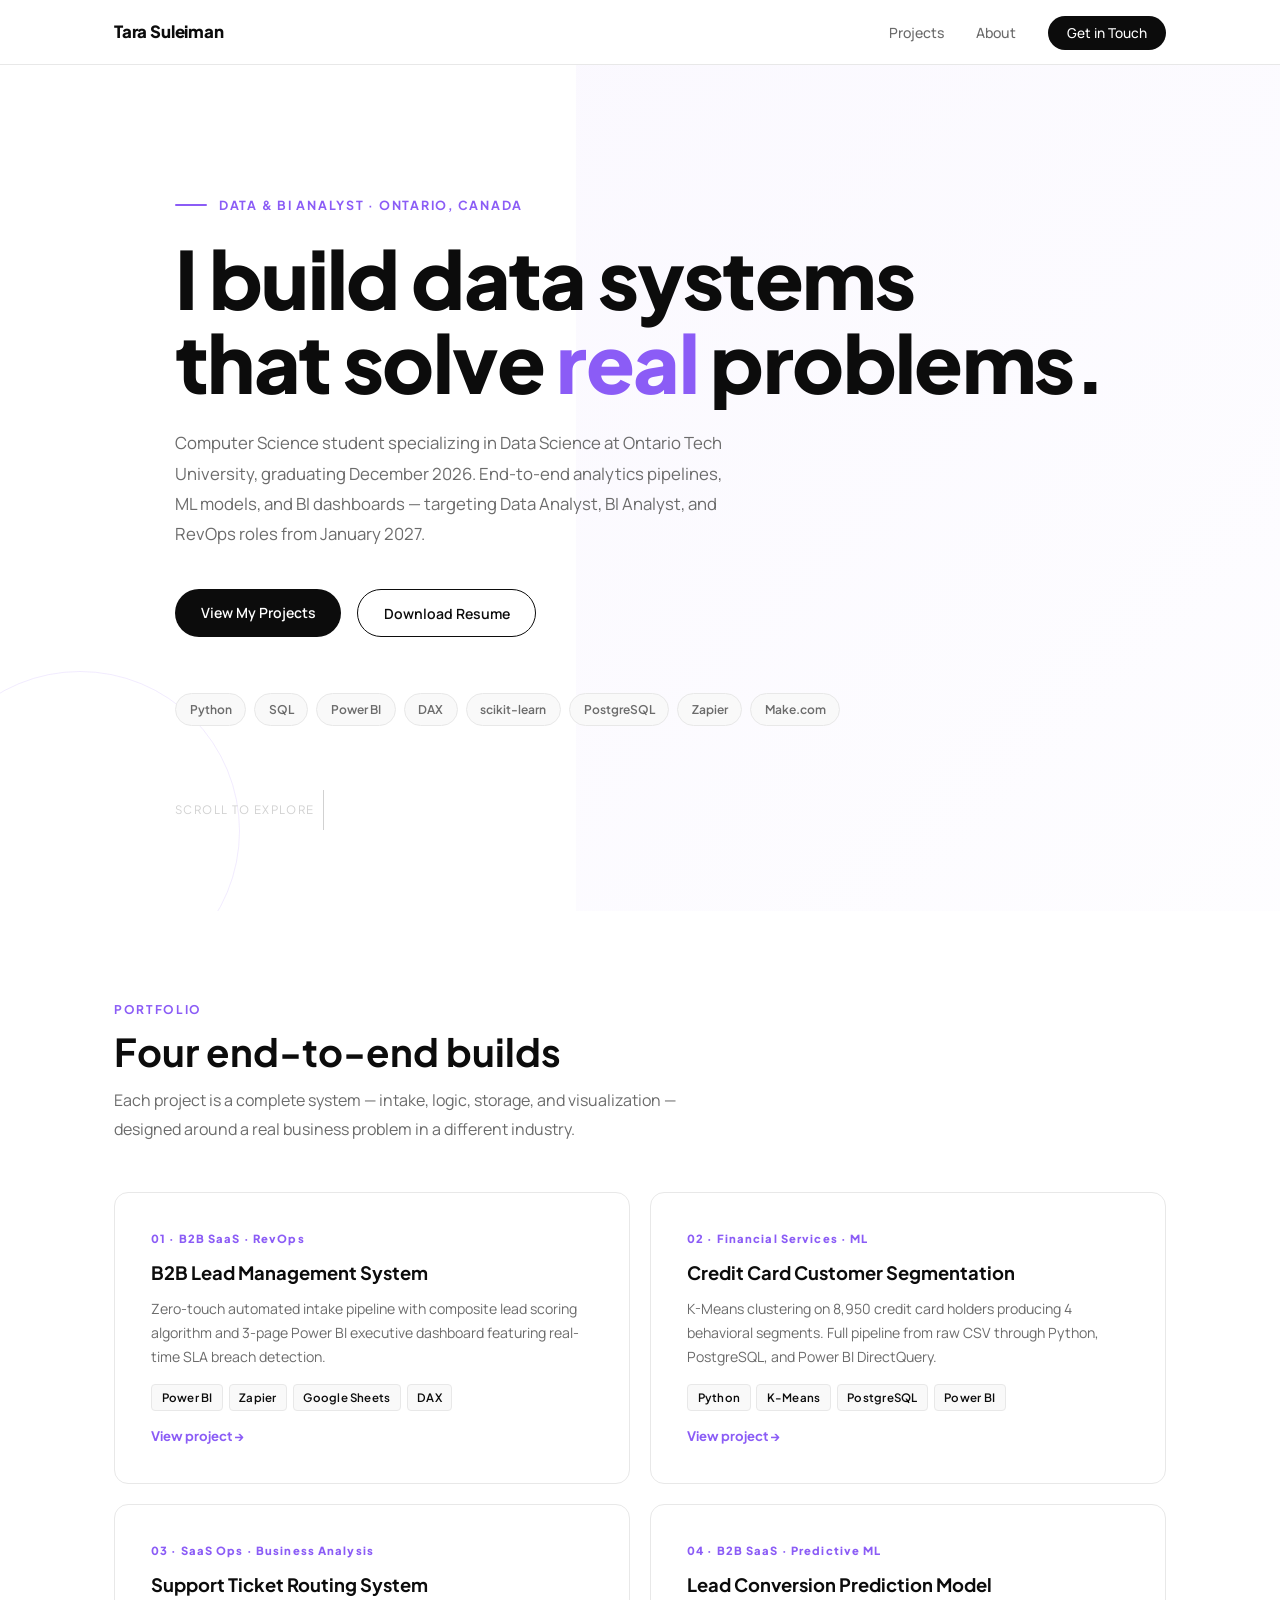
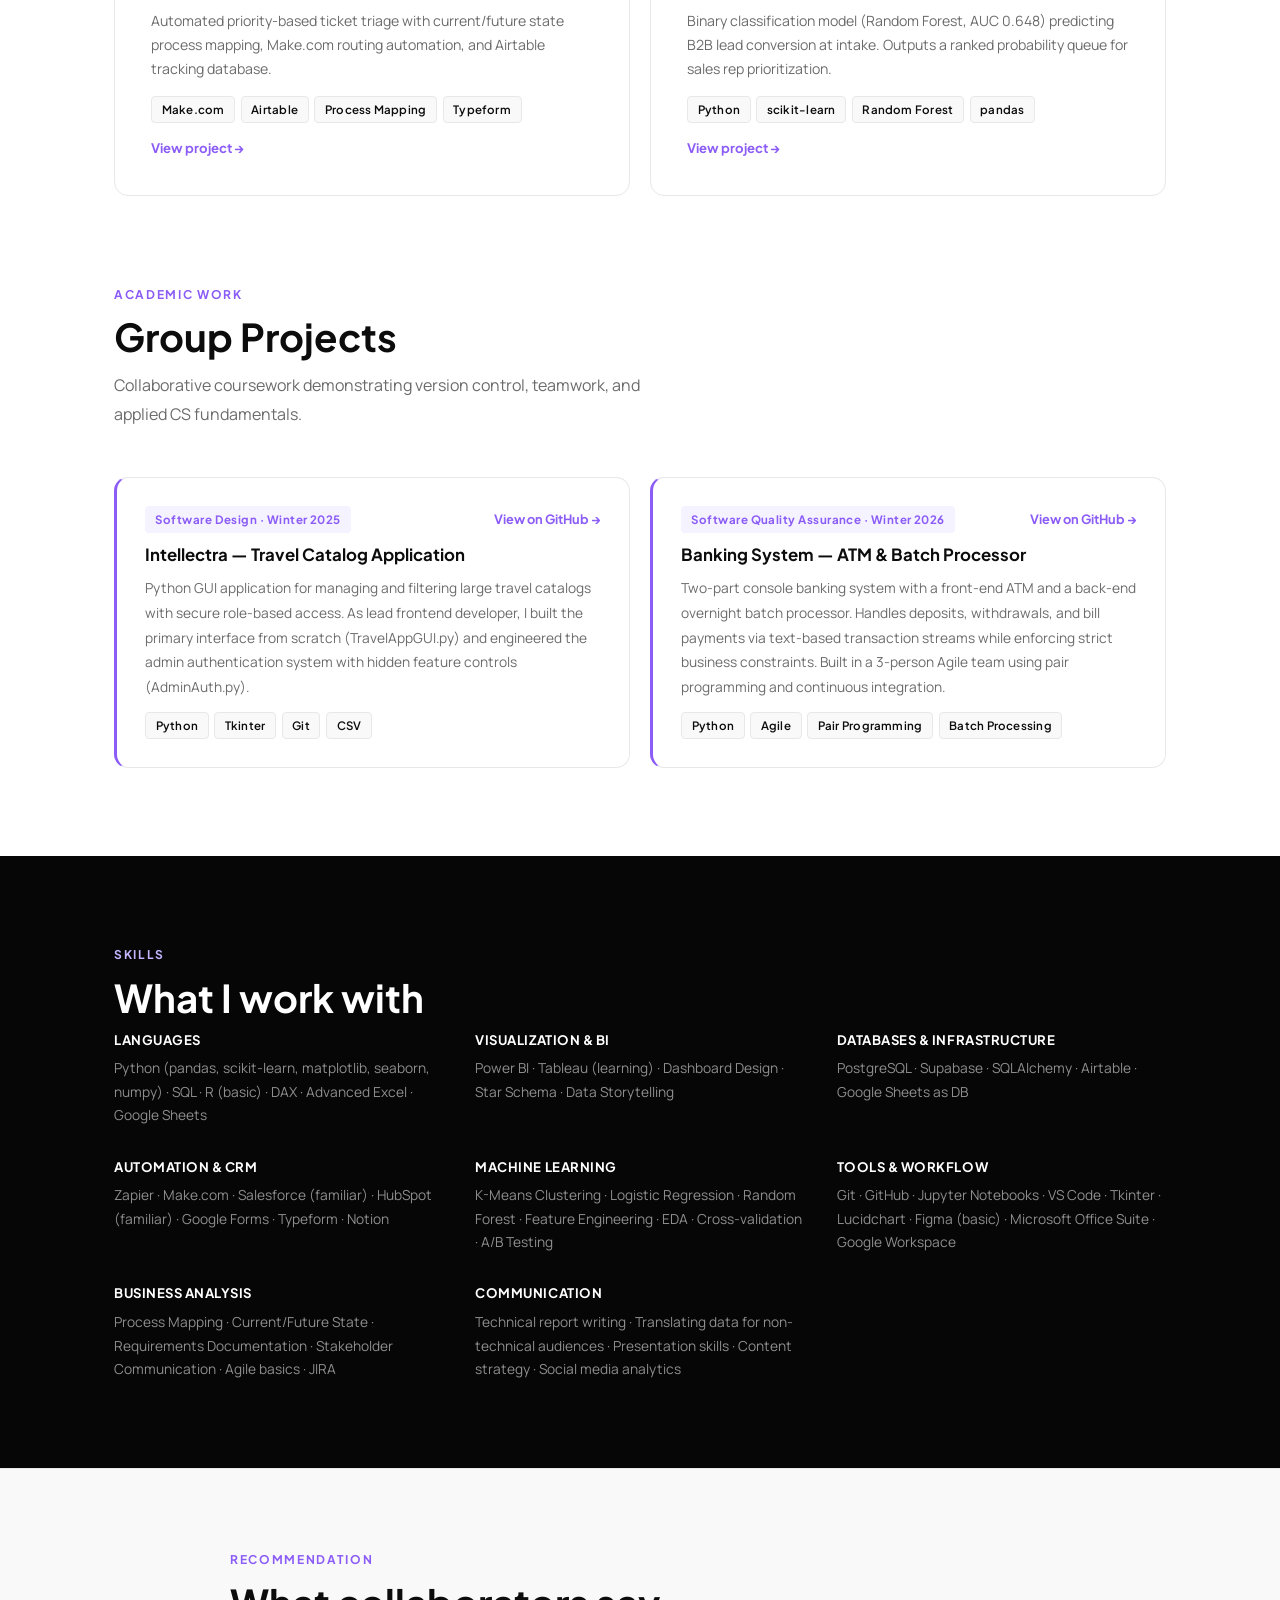
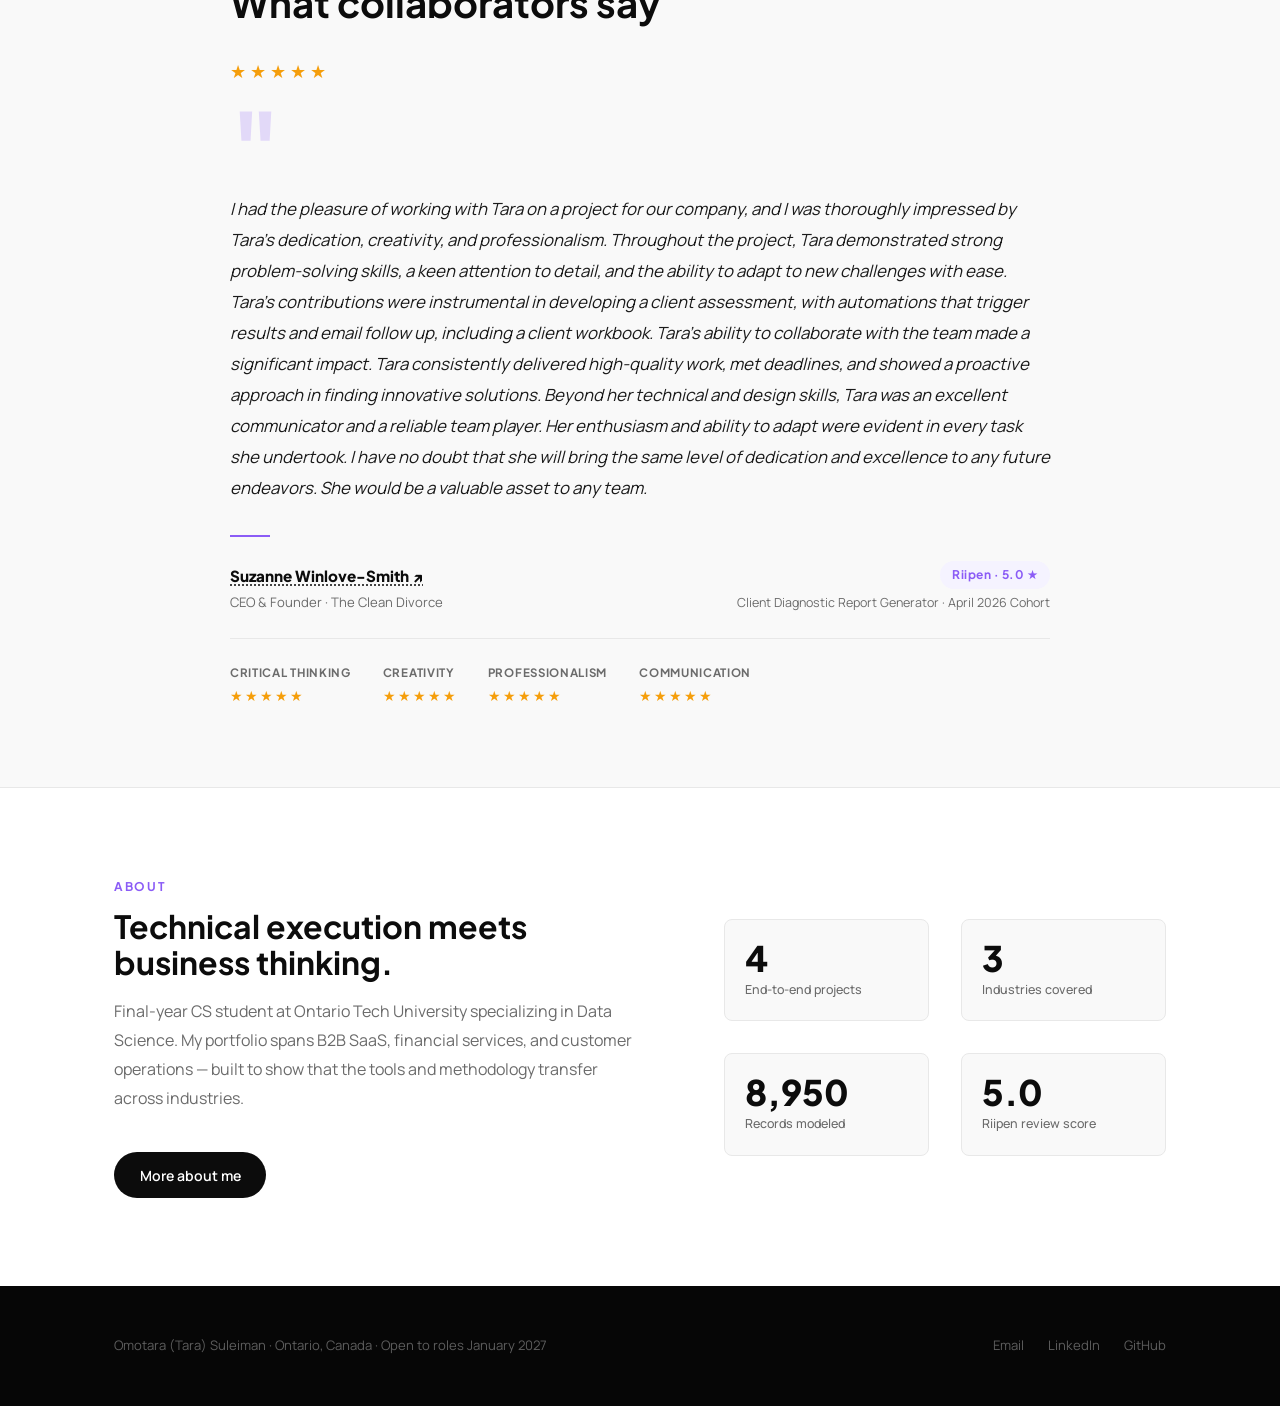
==== index.html @ 5ee129a7 "Initial portfolio deployment" ====
<!DOCTYPE html>
<html lang="en">

<head>
  <meta charset="UTF-8" />
  <meta name="viewport" content="width=device-width, initial-scale=1.0" />
  <title>Tara Suleiman — Data & BI Analyst</title>
  <meta name="description"
    content="Portfolio of Tara Suleiman — Data & BI Analyst graduating December 2026. Python, SQL, Power BI, machine learning, and RevOps." />
  <link rel="stylesheet" href="assets/css/style.css" />
  <link rel="preconnect" href="https://fonts.googleapis.com" />
  <link rel="preconnect" href="https://fonts.gstatic.com" crossorigin />
  <link
    href="https://fonts.googleapis.com/css2?family=Plus+Jakarta+Sans:wght@400;500;600;700;800&family=Manrope:wght@300;400;500;600&display=swap"
    rel="stylesheet" />
</head>

<body>
  <nav class="nav">
    <div class="nav-inner">
      <a href="index.html" class="nav-logo">Tara Suleiman</a>
      <ul class="nav-links">
        <li><a href="index.html#projects">Projects</a></li>
        <li><a href="about.html">About</a></li>
        <li><a href="contact.html" class="nav-cta">Get in Touch</a></li>
      </ul>
      <button class="nav-hamburger" id="hamburger" aria-label="Open menu">
        <span></span><span></span><span></span>
      </button>
    </div>
    <ul class="nav-mobile" id="mobileMenu">
      <li><a href="index.html#projects">Projects</a></li>
      <li><a href="about.html">About</a></li>
      <li><a href="contact.html">Get in Touch</a></li>
    </ul>
  </nav>

  <section class="hero">
    <div class="hero-inner">
      <p class="hero-eyebrow">Data & BI Analyst · Ontario, Canada</p>
      <h1 class="hero-headline">I build data systems<br>that solve <span class="accent">real</span> problems.</h1>
      <p class="hero-sub">Computer Science student specializing in Data Science at Ontario Tech University, graduating
        December 2026. End-to-end analytics pipelines, ML models, and BI dashboards — targeting Data Analyst, BI
        Analyst, and RevOps roles from January 2027.</p>
      <div class="hero-actions">
        <a href="index.html#projects" class="btn btn-primary">View My Projects</a>
        <a href="assets/Tara_Suleiman_Resume.pdf" class="btn btn-ghost" target="_blank">Download Resume</a>
      </div>
      <div class="hero-stack">
        <span>Python</span><span>SQL</span><span>Power BI</span><span>DAX</span>
        <span>scikit-learn</span><span>PostgreSQL</span><span>Zapier</span><span>Make.com</span>
      </div>
      <p class="hero-scroll-hint">Scroll to explore</p>
    </div>
  </section>

  <section class="section" id="projects">
    <div class="container">
      <p class="section-eyebrow">Portfolio</p>
      <h2 class="section-title">Four end-to-end builds</h2>
      <p class="section-sub">Each project is a complete system — intake, logic, storage, and visualization — designed
        around a real business problem in a different industry.</p>
      <div class="project-grid">
        <a href="project1.html" class="project-card">
          <div class="project-card-top"><span class="project-number">01 · B2B SaaS · RevOps</span></div>
          <h3>B2B Lead Management System</h3>
          <p>Zero-touch automated intake pipeline with composite lead scoring algorithm and 3-page Power BI executive
            dashboard featuring real-time SLA breach detection.</p>
          <div class="project-tags"><span>Power BI</span><span>Zapier</span><span>Google Sheets</span><span>DAX</span>
          </div>
          <span class="project-link">View project →</span>
        </a>
        <a href="project2.html" class="project-card">
          <div class="project-card-top"><span class="project-number">02 · Financial Services · ML</span></div>
          <h3>Credit Card Customer Segmentation</h3>
          <p>K-Means clustering on 8,950 credit card holders producing 4 behavioral segments. Full pipeline from raw CSV
            through Python, PostgreSQL, and Power BI DirectQuery.</p>
          <div class="project-tags"><span>Python</span><span>K-Means</span><span>PostgreSQL</span><span>Power BI</span>
          </div>
          <span class="project-link">View project →</span>
        </a>
        <a href="project3.html" class="project-card">
          <div class="project-card-top"><span class="project-number">03 · SaaS Ops · Business Analysis</span></div>
          <h3>Support Ticket Routing System</h3>
          <p>Automated priority-based ticket triage with current/future state process mapping, Make.com routing
            automation, and Airtable tracking database.</p>
          <div class="project-tags"><span>Make.com</span><span>Airtable</span><span>Process
              Mapping</span><span>Typeform</span></div>
          <span class="project-link">View project →</span>
        </a>
        <a href="project4.html" class="project-card">
          <div class="project-card-top"><span class="project-number">04 · B2B SaaS · Predictive ML</span></div>
          <h3>Lead Conversion Prediction Model</h3>
          <p>Binary classification model (Random Forest, AUC 0.648) predicting B2B lead conversion at intake. Outputs a
            ranked probability queue for sales rep prioritization.</p>
          <div class="project-tags"><span>Python</span><span>scikit-learn</span><span>Random
              Forest</span><span>pandas</span></div>
          <span class="project-link">View project →</span>
        </a>
      </div>
    </div>
  </section>

  <section class="section" style="padding-top:0;">
    <div class="container">
      <p class="section-eyebrow">Academic Work</p>
      <h2 class="section-title">Group Projects</h2>
      <p class="section-sub">Collaborative coursework demonstrating version control, teamwork, and applied CS
        fundamentals.</p>
      <div class="school-grid">
        <div class="school-card">
          <div class="school-card-top">
            <span class="school-badge">Software Design · Winter 2025</span>
            <a href="https://github.com/owenmarshall1/Intellectra" class="school-github" target="_blank">View on GitHub
              →</a>
          </div>
          <h3>Intellectra — Travel Catalog Application</h3>
          <p>Python GUI application for managing and filtering large travel catalogs with secure role-based access. As
            lead frontend developer, I built the primary interface from scratch (TravelAppGUI.py) and engineered the
            admin authentication system with hidden feature controls (AdminAuth.py).</p>
          <div class="project-tags"><span>Python</span><span>Tkinter</span><span>Git</span><span>CSV</span></div>
        </div>
        <div class="school-card">
          <div class="school-card-top">
            <span class="school-badge">Software Quality Assurance · Winter 2026</span>
            <a href="https://github.com/Maheen012/Banking-System" class="school-github" target="_blank">View on GitHub
              →</a>
          </div>
          <h3>Banking System — ATM & Batch Processor</h3>
          <p>Two-part console banking system with a front-end ATM and a back-end overnight batch processor. Handles
            deposits, withdrawals, and bill payments via text-based transaction streams while enforcing strict business
            constraints. Built in a 3-person Agile team using pair programming and continuous integration.</p>
          <div class="project-tags"><span>Python</span><span>Agile</span><span>Pair Programming</span><span>Batch
              Processing</span></div>
        </div>
      </div>
    </div>
  </section>

  <section class="section section-dark">
    <div class="container">
      <p class="section-eyebrow light">Skills</p>
      <h2 class="section-title light">What I work with</h2>
      <div class="skills-grid">
        <div class="skill-group">
          <h4>Languages</h4>
          <p>Python (pandas, scikit-learn, matplotlib, seaborn, numpy) · SQL · R (basic) · DAX · Advanced Excel · Google
            Sheets</p>
        </div>
        <div class="skill-group">
          <h4>Visualization & BI</h4>
          <p>Power BI · Tableau (learning) · Dashboard Design · Star Schema · Data Storytelling</p>
        </div>
        <div class="skill-group">
          <h4>Databases & Infrastructure</h4>
          <p>PostgreSQL · Supabase · SQLAlchemy · Airtable · Google Sheets as DB</p>
        </div>
        <div class="skill-group">
          <h4>Automation & CRM</h4>
          <p>Zapier · Make.com · Salesforce (familiar) · HubSpot (familiar) · Google Forms · Typeform · Notion</p>
        </div>
        <div class="skill-group">
          <h4>Machine Learning</h4>
          <p>K-Means Clustering · Logistic Regression · Random Forest · Feature Engineering · EDA · Cross-validation ·
            A/B Testing</p>
        </div>
        <div class="skill-group">
          <h4>Tools & Workflow</h4>
          <p>Git · GitHub · Jupyter Notebooks · VS Code · Tkinter · Lucidchart · Figma (basic) · Microsoft Office Suite
            · Google
            Workspace</p>
        </div>
        <div class="skill-group">
          <h4>Business Analysis</h4>
          <p>Process Mapping · Current/Future State · Requirements Documentation · Stakeholder Communication · Agile
            basics · JIRA</p>
        </div>
        <div class="skill-group">
          <h4>Communication</h4>
          <p>Technical report writing · Translating data for non-technical audiences · Presentation skills · Content
            strategy · Social media analytics</p>
        </div>
      </div>
    </div>
  </section>

  <section class="section section-rec">
    <div class="container">
      <div class="rec-inner">
        <p class="section-eyebrow">Recommendation</p>
        <h2 style="margin-bottom:2rem;">What collaborators say</h2>
        <div class="rec-card">
          <div class="rec-stars">
            <span class="rec-star">★</span><span class="rec-star">★</span><span class="rec-star">★</span><span
              class="rec-star">★</span><span class="rec-star">★</span>
          </div>
          <div class="rec-quote">"</div>
          <p class="rec-text">I had the pleasure of working with Tara on a project for our company, and I was thoroughly
            impressed by Tara's dedication, creativity, and professionalism. Throughout the project, Tara demonstrated
            strong problem-solving skills, a keen attention to detail, and the ability to adapt to new challenges with
            ease. Tara's contributions were instrumental in developing a client assessment, with automations that
            trigger results and email follow up, including a client workbook. Tara's ability to collaborate with the
            team made a significant impact. Tara consistently delivered high-quality work, met deadlines, and showed a
            proactive approach in finding innovative solutions. Beyond her technical and design skills, Tara was an
            excellent communicator and a reliable team player. Her enthusiasm and ability to adapt were evident in every
            task she undertook. I have no doubt that she will bring the same level of dedication and excellence to any
            future endeavors. She would be a valuable asset to any team.</p>
          <div class="rec-divider"></div>
          <div class="rec-author">
            <div class="rec-info">
              <a href="https://thecleandivorce.com/" target="_blank" class="rec-name"
                style="text-decoration:underline;text-decoration-style:dotted;text-underline-offset:3px;">Suzanne
                Winlove-Smith ↗</a>
              <span class="rec-role">CEO & Founder · The Clean Divorce</span>
            </div>
            <div class="rec-meta">
              <span class="rec-source">Riipen · 5.0 ★</span>
              <span class="rec-project">Client Diagnostic Report Generator · April 2026 Cohort</span>
            </div>
          </div>
          <div class="rec-ratings">
            <div class="rec-rating-item">
              <span class="rec-rating-label">Critical Thinking</span>
              <div class="rec-rating-stars"><span>★</span><span>★</span><span>★</span><span>★</span><span>★</span></div>
            </div>
            <div class="rec-rating-item">
              <span class="rec-rating-label">Creativity</span>
              <div class="rec-rating-stars"><span>★</span><span>★</span><span>★</span><span>★</span><span>★</span></div>
            </div>
            <div class="rec-rating-item">
              <span class="rec-rating-label">Professionalism</span>
              <div class="rec-rating-stars"><span>★</span><span>★</span><span>★</span><span>★</span><span>★</span></div>
            </div>
            <div class="rec-rating-item">
              <span class="rec-rating-label">Communication</span>
              <div class="rec-rating-stars"><span>★</span><span>★</span><span>★</span><span>★</span><span>★</span></div>
            </div>
          </div>
        </div>
      </div>
    </div>
  </section>

  <section class="section">
    <div class="container about-strip">
      <div class="about-strip-text">
        <p class="section-eyebrow">About</p>
        <h2>Technical execution meets business thinking.</h2>
        <p>Final-year CS student at Ontario Tech University specializing in Data Science. My portfolio spans B2B SaaS,
          financial services, and customer operations — built to show that the tools and methodology transfer across
          industries.</p>
        <a href="about.html" class="btn btn-primary">More about me</a>
      </div>
      <div class="about-strip-stats">
        <div class="stat"><span class="stat-num">4</span><span class="stat-label">End-to-end projects</span></div>
        <div class="stat"><span class="stat-num">3</span><span class="stat-label">Industries covered</span></div>
        <div class="stat"><span class="stat-num">8,950</span><span class="stat-label">Records modeled</span></div>
        <div class="stat"><span class="stat-num">5.0</span><span class="stat-label">Riipen review score</span></div>
      </div>
    </div>
  </section>

  <footer class="footer">
    <div class="container footer-inner">
      <p>Omotara (Tara) Suleiman · Ontario, Canada · Open to roles January 2027</p>
      <div class="footer-links">
        <a href="mailto:omotara.suleiman@gmail.com">Email</a>
        <a href="https://linkedin.com/in/omotarasuleiman" target="_blank">LinkedIn</a>
        <a href="https://github.com/babytaraa" target="_blank">GitHub</a>
      </div>
    </div>
  </footer>
  <script src="assets/js/main.js"></script>
</body>

</html>
---- assets/css/style.css ----
/* =============================================
   TARA SULEIMAN — PORTFOLIO
   Palette: true black · white · violet #8B5CF6
   Type: Plus Jakarta Sans (display) · Manrope (body)
============================================= */

*,
*::before,
*::after {
  box-sizing: border-box;
  margin: 0;
  padding: 0;
}

:root {
  --black: #0C0C0C;
  --black-deep: #060606;
  --purple: #8B5CF6;
  --purple-lt: #C4B5FD;
  --purple-dim: #F5F3FF;
  --purple-mid: #6D28D9;
  --white: #FFFFFF;
  --off-white: #F9F9F9;
  --grey: #6B6B6B;
  --grey-lt: #E8E8E8;
  --grey-mid: #D1D1D1;
  --text: #1A1A1A;

  --font-display: 'Plus Jakarta Sans', sans-serif;
  --font-body: 'Manrope', sans-serif;

  --radius: 14px;
  --radius-sm: 8px;
  --shadow: 0 2px 20px rgba(0, 0, 0, 0.06);
  --shadow-hover: 0 8px 40px rgba(139, 92, 246, 0.15);
  --transition: 0.2s ease;
}

html {
  scroll-behavior: smooth;
}

body {
  font-family: var(--font-body);
  background: var(--white);
  color: var(--text);
  line-height: 1.65;
}

img {
  max-width: 100%;
  height: auto;
  display: block;
  border-radius: var(--radius-sm);
}

/* ─── TYPE ─── */
h1,
h2,
h3,
h4 {
  font-family: var(--font-display);
  line-height: 1.15;
  color: var(--black);
}

h1 {
  font-size: clamp(2.2rem, 5.5vw, 4.2rem);
  font-weight: 800;
}

h2 {
  font-size: clamp(1.6rem, 3vw, 2.4rem);
  font-weight: 700;
  margin-bottom: 1rem;
}

h3 {
  font-size: 1.15rem;
  font-weight: 700;
}

h4 {
  font-size: 0.95rem;
  font-weight: 700;
}

p {
  color: var(--grey);
  line-height: 1.8;
  margin-bottom: 1rem;
}

p:last-child {
  margin-bottom: 0;
}

a {
  color: var(--purple);
  text-decoration: none;
}

strong {
  color: var(--text);
}

/* ─── LAYOUT ─── */
.container {
  max-width: 1100px;
  margin: 0 auto;
  padding: 0 1.5rem;
}

.section {
  padding: 5.5rem 0;
}

.section-dark {
  background: var(--black-deep);
}

.section-eyebrow {
  font-family: var(--font-display);
  font-size: 0.75rem;
  font-weight: 700;
  letter-spacing: 0.14em;
  text-transform: uppercase;
  color: var(--purple);
  margin-bottom: 0.6rem;
}

.section-eyebrow.light {
  color: var(--purple-lt);
}

.section-title {
  margin-bottom: 0.75rem;
}

.section-title.light {
  color: var(--white);
}

.section-sub {
  color: var(--grey);
  max-width: 580px;
  margin-bottom: 3rem;
}

/* ─── NAV ─── */
.nav {
  position: sticky;
  top: 0;
  z-index: 100;
  background: rgba(255, 255, 255, 0.95);
  backdrop-filter: blur(16px);
  border-bottom: 1px solid var(--grey-lt);
}

.nav-inner {
  max-width: 1100px;
  margin: 0 auto;
  padding: 0 1.5rem;
  height: 64px;
  display: flex;
  align-items: center;
  justify-content: space-between;
}

.nav-logo {
  font-family: var(--font-display);
  font-weight: 800;
  font-size: 1.05rem;
  color: var(--black);
  letter-spacing: -0.01em;
}

.nav-links {
  display: flex;
  gap: 2rem;
  list-style: none;
  align-items: center;
}

.nav-links a {
  font-size: 0.88rem;
  font-weight: 500;
  color: var(--grey);
  transition: color var(--transition);
}

.nav-links a:hover {
  color: var(--black);
}

.nav-cta {
  background: var(--black) !important;
  color: var(--white) !important;
  padding: 0.5rem 1.2rem !important;
  border-radius: 50px !important;
  font-size: 0.85rem !important;
  transition: background var(--transition) !important;
}

.nav-cta:hover {
  background: var(--purple) !important;
  color: var(--white) !important;
}

.nav-hamburger {
  display: none;
  flex-direction: column;
  gap: 5px;
  background: none;
  border: none;
  cursor: pointer;
  padding: 4px;
}

.nav-hamburger span {
  display: block;
  width: 22px;
  height: 2px;
  background: var(--black);
  border-radius: 2px;
}

.nav-mobile {
  display: none;
  flex-direction: column;
  list-style: none;
  padding: 1.25rem 1.5rem;
  border-top: 1px solid var(--grey-lt);
  gap: 1rem;
  background: var(--white);
}

.nav-mobile.open {
  display: flex;
}

.nav-mobile a {
  font-weight: 500;
  color: var(--text);
}

/* ─── BUTTONS ─── */
.btn {
  display: inline-block;
  padding: 0.7rem 1.6rem;
  border-radius: 50px;
  font-weight: 600;
  font-size: 0.88rem;
  transition: all var(--transition);
  cursor: pointer;
  font-family: var(--font-body);
}

.btn-primary {
  background: var(--black);
  color: var(--white);
}

.btn-primary:hover {
  background: var(--purple);
}

.btn-ghost {
  border: 1.5px solid var(--black);
  color: var(--black);
}

.btn-ghost:hover {
  background: var(--black);
  color: var(--white);
}

/* ─── HERO ─── */
.hero {
  min-height: 94vh;
  display: flex;
  flex-direction: column;
  justify-content: center;
  padding: 6rem 0 3rem;
  position: relative;
  overflow: hidden;
  background: var(--white);
}

.hero::before {
  content: '';
  position: absolute;
  top: 0;
  right: 0;
  width: 55%;
  height: 100%;
  background: linear-gradient(135deg, rgba(139, 92, 246, 0.04) 0%, rgba(139, 92, 246, 0.01) 100%);
  pointer-events: none;
}

.hero::after {
  content: '';
  position: absolute;
  bottom: -80px;
  left: -80px;
  width: 320px;
  height: 320px;
  border-radius: 50%;
  border: 1px solid rgba(139, 92, 246, 0.12);
  pointer-events: none;
}

.hero-inner {
  max-width: 1100px;
  margin: 0 auto;
  padding: 0 1.5rem;
  position: relative;
  z-index: 1;
}

.hero-eyebrow {
  font-family: var(--font-display);
  font-size: 0.78rem;
  font-weight: 700;
  letter-spacing: 0.14em;
  text-transform: uppercase;
  color: var(--purple);
  margin-bottom: 1.25rem;
  display: flex;
  align-items: center;
  gap: 0.75rem;
}

.hero-eyebrow::before {
  content: '';
  display: block;
  width: 32px;
  height: 2px;
  background: var(--purple);
  border-radius: 2px;
}

.hero-headline {
  font-size: clamp(2.8rem, 6.5vw, 5rem);
  font-weight: 800;
  color: var(--black);
  margin-bottom: 1.5rem;
  line-height: 1.05;
  letter-spacing: -0.02em;
}

.hero-headline .accent {
  color: var(--purple);
}

.hero-sub {
  font-size: 1.05rem;
  color: var(--grey);
  max-width: 560px;
  margin-bottom: 2.5rem;
  line-height: 1.8;
}

.hero-actions {
  display: flex;
  gap: 1rem;
  flex-wrap: wrap;
  margin-bottom: 3.5rem;
}

.hero-stack {
  display: flex;
  flex-wrap: wrap;
  gap: 0.5rem;
}

.hero-stack span {
  font-size: 0.75rem;
  font-weight: 600;
  font-family: var(--font-display);
  background: var(--off-white);
  border: 1px solid var(--grey-lt);
  color: var(--grey);
  padding: 0.35rem 0.85rem;
  border-radius: 50px;
}

.hero-scroll-hint {
  font-family: var(--font-display);
  font-size: 0.72rem;
  letter-spacing: 0.12em;
  text-transform: uppercase;
  color: var(--grey-mid);
  margin-top: 4rem;
  display: flex;
  align-items: center;
  gap: 0.5rem;
}

.hero-scroll-hint::after {
  content: '';
  display: block;
  width: 1px;
  height: 40px;
  background: var(--grey-mid);
}

/* ─── PROJECT GRID ─── */
.project-grid {
  display: grid;
  grid-template-columns: repeat(2, 1fr);
  gap: 1.25rem;
}

.project-card {
  background: var(--white);
  border: 1px solid var(--grey-lt);
  border-radius: var(--radius);
  padding: 2.25rem;
  display: flex;
  flex-direction: column;
  gap: 0.9rem;
  transition: box-shadow var(--transition), transform var(--transition), border-color var(--transition);
  color: var(--text);
  position: relative;
  overflow: hidden;
}

.project-card::before {
  content: '';
  position: absolute;
  top: 0;
  left: 0;
  right: 0;
  height: 3px;
  background: var(--purple);
  transform: scaleX(0);
  transform-origin: left;
  transition: transform var(--transition);
}

.project-card:hover {
  box-shadow: var(--shadow-hover);
  transform: translateY(-3px);
  border-color: var(--grey-mid);
}

.project-card:hover::before {
  transform: scaleX(1);
}

.project-card-top {
  display: flex;
  justify-content: space-between;
  align-items: flex-start;
}

.project-number {
  font-family: var(--font-display);
  font-size: 0.7rem;
  font-weight: 800;
  color: var(--purple);
  letter-spacing: 0.1em;
}

.project-industry {
  font-size: 0.72rem;
  color: var(--grey);
  font-weight: 500;
}

.project-card h3 {
  font-size: 1.15rem;
  color: var(--black);
  margin: 0;
}

.project-card p {
  font-size: 0.88rem;
  color: var(--grey);
  flex: 1;
  margin: 0;
  line-height: 1.7;
}

.project-tags {
  display: flex;
  flex-wrap: wrap;
  gap: 0.35rem;
}

.project-tags span {
  font-size: 0.72rem;
  font-weight: 600;
  font-family: var(--font-display);
  background: var(--off-white);
  color: var(--black);
  border: 1px solid var(--grey-lt);
  padding: 0.2rem 0.6rem;
  border-radius: 4px;
  letter-spacing: 0.02em;
}

.project-link {
  font-size: 0.82rem;
  font-weight: 700;
  color: var(--purple);
  margin-top: auto;
  font-family: var(--font-display);
}

/* ─── SCHOOL PROJECTS ─── */
.school-grid {
  display: grid;
  grid-template-columns: repeat(auto-fit, minmax(320px, 1fr));
  gap: 1.25rem;
}

.school-card {
  background: var(--white);
  border: 1px solid var(--grey-lt);
  border-left: 3px solid var(--purple);
  border-radius: var(--radius);
  padding: 1.75rem;
  display: flex;
  flex-direction: column;
  gap: 0.75rem;
}

.school-card-top {
  display: flex;
  justify-content: space-between;
  align-items: center;
}

.school-badge {
  font-size: 0.72rem;
  font-weight: 700;
  font-family: var(--font-display);
  background: var(--purple-dim);
  color: var(--purple);
  padding: 0.25rem 0.65rem;
  border-radius: 4px;
  letter-spacing: 0.04em;
}

.school-github {
  font-size: 0.8rem;
  font-weight: 700;
  color: var(--purple);
  font-family: var(--font-display);
  transition: opacity var(--transition);
}

.school-github:hover {
  opacity: 0.65;
}

.school-card h3 {
  font-size: 1.05rem;
  color: var(--black);
  margin: 0;
}

.school-card p {
  font-size: 0.86rem;
  color: var(--grey);
  margin: 0;
  flex: 1;
}

/* ─── SKILLS SECTION ─── */
.skills-grid {
  display: grid;
  grid-template-columns: repeat(auto-fit, minmax(260px, 1fr));
  gap: 2rem;
}

.skill-group h4 {
  color: var(--white);
  font-size: 0.82rem;
  margin-bottom: 0.6rem;
  font-weight: 700;
  letter-spacing: 0.04em;
  text-transform: uppercase;
}

.skill-group p {
  color: rgba(255, 255, 255, 0.55);
  font-size: 0.86rem;
  line-height: 1.7;
  margin: 0;
}

/* ─── RECOMMENDATION ─── */
.section-rec {
  background: var(--off-white);
  border-top: 1px solid var(--grey-lt);
  border-bottom: 1px solid var(--grey-lt);
  padding: 5rem 0;
}

.rec-inner {
  max-width: 820px;
  margin: 0 auto;
}

.rec-stars {
  display: flex;
  gap: 4px;
  margin-bottom: 1.5rem;
}

.rec-star {
  color: #F59E0B;
  font-size: 1.1rem;
}

.rec-card {
  position: relative;
}

.rec-quote {
  font-family: var(--font-display);
  font-size: 6rem;
  color: var(--purple);
  line-height: 0.7;
  margin-bottom: 1rem;
  opacity: 0.2;
  font-weight: 800;
}

.rec-text {
  font-size: 1.05rem;
  line-height: 1.85;
  color: var(--text);
  font-style: italic;
  margin-bottom: 2rem;
}

.rec-divider {
  width: 40px;
  height: 2px;
  background: var(--purple);
  margin-bottom: 1.5rem;
}

.rec-author {
  display: flex;
  justify-content: space-between;
  align-items: flex-end;
  flex-wrap: wrap;
  gap: 1rem;
}

.rec-info {
  display: flex;
  flex-direction: column;
  gap: 0.25rem;
}

.rec-name {
  font-family: var(--font-display);
  font-weight: 800;
  font-size: 0.95rem;
  color: var(--black);
}

.rec-role {
  font-size: 0.82rem;
  color: var(--grey);
}

.rec-meta {
  display: flex;
  flex-direction: column;
  align-items: flex-end;
  gap: 0.25rem;
}

.rec-source {
  font-size: 0.75rem;
  font-weight: 700;
  font-family: var(--font-display);
  background: var(--purple-dim);
  color: var(--purple);
  padding: 0.25rem 0.75rem;
  border-radius: 50px;
  letter-spacing: 0.04em;
}

.rec-project {
  font-size: 0.78rem;
  color: var(--grey);
}

.rec-ratings {
  display: flex;
  gap: 2rem;
  margin-top: 1.5rem;
  padding-top: 1.5rem;
  border-top: 1px solid var(--grey-lt);
  flex-wrap: wrap;
}

.rec-rating-item {
  display: flex;
  flex-direction: column;
  gap: 0.2rem;
}

.rec-rating-label {
  font-size: 0.72rem;
  font-weight: 700;
  font-family: var(--font-display);
  color: var(--grey);
  text-transform: uppercase;
  letter-spacing: 0.06em;
}

.rec-rating-stars {
  display: flex;
  gap: 2px;
}

.rec-rating-stars span {
  color: #F59E0B;
  font-size: 0.85rem;
}

/* ─── ABOUT STRIP ─── */
.about-strip {
  display: grid;
  grid-template-columns: 1.2fr 1fr;
  gap: 5rem;
  align-items: center;
}

.about-strip-text h2 {
  font-size: clamp(1.5rem, 2.5vw, 2rem);
  margin-bottom: 1rem;
}

.about-strip-text .btn {
  margin-top: 1.5rem;
}

.about-strip-stats {
  display: grid;
  grid-template-columns: 1fr 1fr;
  gap: 2rem;
}

.stat {
  display: flex;
  flex-direction: column;
  gap: 0.3rem;
  padding: 1.25rem;
  background: var(--off-white);
  border-radius: var(--radius-sm);
  border: 1px solid var(--grey-lt);
}

.stat-num {
  font-family: var(--font-display);
  font-size: 2.2rem;
  font-weight: 800;
  color: var(--black);
  line-height: 1;
}

.stat-label {
  font-size: 0.78rem;
  color: var(--grey);
  font-weight: 500;
}

/* ─── FOOTER ─── */
.footer {
  background: var(--black-deep);
  padding: 3rem 0;
}

.footer-inner {
  display: flex;
  justify-content: space-between;
  align-items: center;
  flex-wrap: wrap;
  gap: 1rem;
}

.footer p {
  color: rgba(255, 255, 255, 0.35);
  font-size: 0.82rem;
  margin: 0;
}

.footer-links {
  display: flex;
  gap: 1.5rem;
}

.footer-links a {
  color: rgba(255, 255, 255, 0.35);
  font-size: 0.82rem;
  transition: color var(--transition);
}

.footer-links a:hover {
  color: var(--purple-lt);
}

/* ─── PROJECT PAGES ─── */
.project-hero {
  background: var(--black-deep);
  padding: 6rem 0 4rem;
}

.project-hero .container {
  max-width: 900px;
}

.project-hero h1 {
  color: var(--white);
  margin: 1rem 0;
}

.project-hero-sub {
  color: rgba(255, 255, 255, 0.6);
  font-size: 1.05rem;
  max-width: 680px;
}

.back-link {
  display: inline-flex;
  align-items: center;
  gap: 0.4rem;
  color: rgba(255, 255, 255, 0.4);
  font-size: 0.82rem;
  margin-bottom: 1.5rem;
  transition: color var(--transition);
  font-weight: 500;
}

.back-link:hover {
  color: var(--purple-lt);
}

.project-meta {
  display: flex;
  flex-wrap: wrap;
  gap: 2.5rem;
  margin-top: 2rem;
  padding-top: 2rem;
  border-top: 1px solid rgba(255, 255, 255, 0.08);
}

.meta-item {
  display: flex;
  flex-direction: column;
  gap: 0.25rem;
}

.meta-label {
  font-size: 0.7rem;
  font-weight: 700;
  font-family: var(--font-display);
  letter-spacing: 0.1em;
  text-transform: uppercase;
  color: var(--purple-lt);
}

.meta-item span:not(.meta-label) {
  color: rgba(255, 255, 255, 0.75);
  font-size: 0.88rem;
}

.project-content {
  max-width: 860px;
}

.project-section {
  margin-bottom: 4rem;
}

.project-section h2 {
  position: relative;
  padding-left: 1.25rem;
  margin-bottom: 1.5rem;
}

.project-section h2::before {
  content: '';
  position: absolute;
  left: 0;
  top: 10%;
  bottom: 10%;
  width: 3px;
  background: var(--purple);
  border-radius: 2px;
}

/* Pipeline */
.pipeline-flow {
  display: flex;
  align-items: center;
  flex-wrap: wrap;
  gap: 0.6rem;
  margin: 1.5rem 0;
}

.pipeline-step {
  display: flex;
  flex-direction: column;
  align-items: center;
  gap: 0.3rem;
  background: var(--white);
  border: 1px solid var(--grey-lt);
  padding: 1rem 0.9rem;
  border-radius: var(--radius-sm);
  min-width: 100px;
  text-align: center;
}

.pipeline-icon {
  font-size: 1.4rem;
}

.pipeline-label {
  font-size: 0.75rem;
  font-weight: 700;
  font-family: var(--font-display);
  color: var(--black);
}

.pipeline-desc {
  font-size: 0.68rem;
  color: var(--grey);
}

.pipeline-arrow {
  color: var(--purple);
  font-weight: 700;
  font-size: 1.1rem;
}

/* Tables */
.score-table {
  border: 1px solid var(--grey-lt);
  border-radius: var(--radius-sm);
  overflow: hidden;
  margin-top: 1rem;
}

.score-row {
  display: grid;
  grid-template-columns: 1fr 2fr 80px;
  padding: 0.85rem 1.25rem;
  border-bottom: 1px solid var(--grey-lt);
  font-size: 0.88rem;
}

.score-row:last-child {
  border-bottom: none;
}

.score-row.header {
  background: var(--off-white);
  font-weight: 700;
  font-size: 0.72rem;
  text-transform: uppercase;
  letter-spacing: 0.06em;
  color: var(--grey);
  font-family: var(--font-display);
}

.score-pts {
  font-weight: 800;
  color: var(--purple);
  text-align: right;
  font-family: var(--font-display);
}

/* Dashboard pages */
.dashboard-pages {
  display: grid;
  grid-template-columns: repeat(auto-fit, minmax(200px, 1fr));
  gap: 1rem;
  margin-bottom: 2rem;
}

.dash-page {
  background: var(--white);
  border: 1px solid var(--grey-lt);
  border-radius: var(--radius-sm);
  padding: 1.25rem;
}

.dash-num {
  font-size: 0.7rem;
  font-weight: 800;
  font-family: var(--font-display);
  color: var(--purple);
  text-transform: uppercase;
  letter-spacing: 0.1em;
}

.dash-page h4 {
  margin: 0.4rem 0 0.5rem;
  font-size: 0.92rem;
}

.dash-page p {
  font-size: 0.82rem;
  color: var(--grey);
  margin: 0;
}

/* Screenshots */
.screenshot-grid {
  display: grid;
  grid-template-columns: repeat(auto-fit, minmax(260px, 1fr));
  gap: 1.5rem;
  margin-top: 2rem;
}

.screenshot-grid.single {
  grid-template-columns: 1fr;
  max-width: 680px;
}

figure {
  display: flex;
  flex-direction: column;
  gap: 0.5rem;
}

figcaption {
  font-size: 0.76rem;
  color: var(--grey);
  text-align: center;
}

figure img {
  border: 1px solid var(--grey-lt);
  width: 100%;
}

/* Impact */
.impact-grid {
  display: grid;
  grid-template-columns: repeat(auto-fit, minmax(160px, 1fr));
  gap: 1rem;
  margin-top: 1rem;
}

.impact-card {
  background: var(--off-white);
  border: 1px solid var(--grey-lt);
  border-radius: var(--radius-sm);
  padding: 1.5rem;
  display: flex;
  flex-direction: column;
  gap: 0.4rem;
}

.impact-num {
  font-family: var(--font-display);
  font-size: 1.8rem;
  font-weight: 800;
  color: var(--black);
}

.impact-label {
  font-size: 0.8rem;
  color: var(--grey);
}

/* Segments */
.segment-grid {
  display: grid;
  grid-template-columns: repeat(auto-fit, minmax(200px, 1fr));
  gap: 1rem;
}

.segment-card {
  padding: 1.5rem;
  border-radius: var(--radius-sm);
  border: 1px solid var(--grey-lt);
  border-top: 3px solid;
}

.seg-green {
  border-top-color: #10B981;
}

.seg-red {
  border-top-color: #EF4444;
}

.seg-gold {
  border-top-color: #F59E0B;
}

.seg-blue {
  border-top-color: var(--purple);
}

.seg-size {
  font-size: 0.72rem;
  font-weight: 700;
  color: var(--grey);
  font-family: var(--font-display);
}

.segment-card h4 {
  margin: 0.4rem 0 0.5rem;
  color: var(--black);
}

.segment-card p {
  font-size: 0.83rem;
  color: var(--grey);
  margin-bottom: 0.75rem;
}

.seg-action {
  font-size: 0.78rem;
  font-weight: 700;
  color: var(--purple);
  font-family: var(--font-display);
}

/* State comparison P3 */
.state-comparison {
  display: grid;
  grid-template-columns: 1fr auto 1fr;
  gap: 1rem;
  margin: 1.5rem 0;
}

.state-box {
  padding: 1.5rem;
  border-radius: var(--radius-sm);
  border: 1px solid var(--grey-lt);
}

.state-current {
  background: #FFF5F5;
}

.state-future {
  background: #F5F3FF;
}

.state-box h4 {
  margin-bottom: 1rem;
  font-size: 0.9rem;
}

.state-box ul {
  padding-left: 1.1rem;
}

.state-box li {
  font-size: 0.83rem;
  color: var(--grey);
  margin-bottom: 0.4rem;
}

.state-arrow {
  font-size: 1.8rem;
  color: var(--purple);
  display: flex;
  align-items: center;
  padding-top: 3rem;
}

/* Router paths P3 */
.router-paths {
  border: 1px solid var(--grey-lt);
  border-radius: var(--radius-sm);
  overflow: hidden;
  margin: 1.5rem 0;
}

.router-header,
.router-footer {
  background: var(--black);
  color: var(--white);
  padding: 0.85rem 1.25rem;
  font-size: 0.82rem;
  font-weight: 700;
  text-align: center;
  font-family: var(--font-display);
}

.router-footer {
  background: var(--purple);
}

.router-path {
  display: grid;
  grid-template-columns: 2fr auto 3fr;
  align-items: center;
  gap: 1rem;
  padding: 0.85rem 1.25rem;
  border-bottom: 1px solid var(--grey-lt);
  font-size: 0.84rem;
}

.path-condition {
  font-weight: 700;
  color: var(--black);
  font-family: var(--font-display);
}

.path-arrow {
  color: var(--purple);
  font-weight: 700;
}

.path-action {
  color: var(--grey);
}

.path-enterprise,
.path-billing,
.path-critical,
.path-standard {
  background: var(--off-white);
}

/* Decisions P2 */
.decision-list {
  display: flex;
  flex-direction: column;
  gap: 1rem;
}

.decision {
  background: var(--white);
  border: 1px solid var(--grey-lt);
  border-radius: var(--radius-sm);
  padding: 1.25rem;
}

.decision h4 {
  color: var(--black);
  margin-bottom: 0.4rem;
}

.decision p {
  font-size: 0.86rem;
  margin: 0;
}

/* Feature table P4 */
.feature-table {
  border: 1px solid var(--grey-lt);
  border-radius: var(--radius-sm);
  overflow: hidden;
  margin: 1.5rem 0;
}

.feat-row {
  display: grid;
  grid-template-columns: 1.5fr 0.8fr 2fr;
  padding: 0.75rem 1.2rem;
  border-bottom: 1px solid var(--grey-lt);
  font-size: 0.86rem;
}

.feat-row:last-child {
  border-bottom: none;
}

.feat-row.header {
  background: var(--off-white);
  font-weight: 700;
  font-size: 0.72rem;
  text-transform: uppercase;
  letter-spacing: 0.06em;
  color: var(--grey);
  font-family: var(--font-display);
}

.feat-row.kept {
  background: #F5F3FF;
}

.feat-row.dropped {
  background: #FFF5F5;
}

/* Dataset stats P4 */
.dataset-stats {
  display: flex;
  gap: 2.5rem;
  flex-wrap: wrap;
  margin: 1.5rem 0;
}

.ds-stat {
  display: flex;
  flex-direction: column;
  gap: 0.2rem;
}

.ds-num {
  font-family: var(--font-display);
  font-size: 2.2rem;
  font-weight: 800;
  color: var(--black);
  line-height: 1;
}

.ds-label {
  font-size: 0.78rem;
  color: var(--grey);
}

/* Model comparison P4 */
.model-comparison {
  display: grid;
  grid-template-columns: 1fr 1fr;
  gap: 1rem;
  margin: 1.5rem 0;
}

.model-card {
  padding: 1.5rem;
  border-radius: var(--radius-sm);
  border: 1px solid var(--grey-lt);
}

.model-winner {
  border-color: var(--purple);
  background: var(--purple-dim);
}

.model-loser {
  background: #FFF5F5;
  border-color: #FECACA;
}

.model-card h4 {
  margin-bottom: 0.4rem;
}

.model-auc {
  display: inline-block;
  font-family: var(--font-display);
  font-size: 1.6rem;
  font-weight: 800;
  color: var(--black);
  margin-bottom: 0.75rem;
}

.model-winner .model-auc {
  color: var(--purple);
}

/* Insights P4 */
.insight-grid {
  display: grid;
  grid-template-columns: 1fr 1fr;
  gap: 1rem;
}

.insight {
  background: var(--white);
  border: 1px solid var(--grey-lt);
  border-radius: var(--radius-sm);
  padding: 1.25rem;
}

.insight h4 {
  color: var(--black);
  font-size: 0.9rem;
  margin-bottom: 0.5rem;
}

.insight p {
  font-size: 0.84rem;
  margin: 0;
}

/* Top 10 table P4 */
.top10-table {
  border: 1px solid var(--grey-lt);
  border-radius: var(--radius-sm);
  overflow: hidden;
  margin: 1.5rem 0;
}

.t10-row {
  display: grid;
  grid-template-columns: 36px 2fr 1fr 1fr 1.2fr;
  padding: 0.75rem 1.2rem;
  border-bottom: 1px solid var(--grey-lt);
  font-size: 0.86rem;
  align-items: center;
}

.t10-row:last-child {
  border-bottom: none;
}

.t10-header {
  background: var(--off-white);
  font-weight: 700;
  font-size: 0.72rem;
  text-transform: uppercase;
  letter-spacing: 0.06em;
  color: var(--grey);
  font-family: var(--font-display);
}

.t10-prob {
  font-weight: 800;
  color: var(--purple);
  font-family: var(--font-display);
}

.table-note {
  font-size: 0.78rem;
  color: var(--grey);
}

/* Project nav */
.project-nav {
  display: flex;
  justify-content: space-between;
  margin-top: 3rem;
  padding-top: 2rem;
  border-top: 1px solid var(--grey-lt);
}

/* About hero */
.about-hero {
  background: var(--black-deep);
  padding: 6rem 0 4rem;
}

.about-hero h1 {
  color: var(--white);
  margin-top: 1rem;
}

.about-content {
  display: grid;
  grid-template-columns: 1fr;
  gap: 3rem;
  max-width: 800px;
}

.about-bio p {
  font-size: 0.98rem;
}

.about-links {
  display: flex;
  gap: 1rem;
  flex-wrap: wrap;
  margin-top: 1.5rem;
}

.detail-section {
  margin-bottom: 3rem;
}

.detail-section h3 {
  font-size: 1rem;
  color: var(--black);
  border-bottom: 1px solid var(--grey-lt);
  padding-bottom: 0.6rem;
  margin-bottom: 1.5rem;
  font-family: var(--font-display);
  text-transform: uppercase;
  letter-spacing: 0.08em;
}

.detail-item {
  margin-bottom: 1.5rem;
}

.detail-header {
  display: flex;
  justify-content: space-between;
  align-items: flex-start;
  flex-wrap: wrap;
  gap: 0.5rem;
  margin-bottom: 0.2rem;
}

.detail-title {
  font-weight: 700;
  color: var(--black);
  font-size: 0.95rem;
}

.detail-date {
  font-size: 0.78rem;
  color: var(--grey);
}

.detail-sub {
  font-size: 0.82rem;
  color: var(--purple);
  display: block;
  margin-bottom: 0.5rem;
  font-weight: 600;
}

.detail-list {
  padding-left: 1.1rem;
}

.detail-list li {
  font-size: 0.86rem;
  color: var(--grey);
  margin-bottom: 0.35rem;
}

.cert-list {
  display: flex;
  flex-direction: column;
  gap: 0.6rem;
}

.cert-item {
  display: flex;
  justify-content: space-between;
  align-items: center;
  background: var(--off-white);
  border: 1px solid var(--grey-lt);
  border-radius: var(--radius-sm);
  padding: 0.8rem 1rem;
}

.cert-name {
  font-size: 0.86rem;
  font-weight: 600;
  color: var(--text);
}

.cert-date {
  font-size: 0.76rem;
  color: var(--purple);
  font-weight: 700;
  font-family: var(--font-display);
}

.skills-list {
  display: flex;
  flex-direction: column;
  gap: 0.65rem;
}

.skill-line {
  font-size: 0.86rem;
  color: var(--grey);
  line-height: 1.65;
}

.skill-line strong {
  color: var(--black);
}

/* Coursework */
.coursework-grid {
  display: grid;
  grid-template-columns: repeat(auto-fit, minmax(240px, 1fr));
  gap: 0.75rem;
}

.course-item {
  background: var(--off-white);
  border: 1px solid var(--grey-lt);
  border-radius: var(--radius-sm);
  padding: 0.9rem 1.1rem;
}

.course-name {
  display: block;
  font-weight: 700;
  font-size: 0.86rem;
  color: var(--black);
  margin-bottom: 0.25rem;
  font-family: var(--font-display);
}

.course-relevance {
  display: block;
  font-size: 0.76rem;
  color: var(--grey);
}

/* ─── RESPONSIVE ─── */
@media (max-width: 900px) {
  .project-grid {
    grid-template-columns: 1fr;
  }
}

@media (max-width: 768px) {
  .nav-links {
    display: none;
  }

  .nav-hamburger {
    display: flex;
  }

  .about-strip {
    grid-template-columns: 1fr;
    gap: 2.5rem;
  }

  .state-comparison {
    grid-template-columns: 1fr;
  }

  .state-arrow {
    display: none;
  }

  .model-comparison {
    grid-template-columns: 1fr;
  }

  .insight-grid {
    grid-template-columns: 1fr;
  }

  .project-nav {
    flex-direction: column;
    gap: 1rem;
  }

  .pipeline-flow {
    justify-content: center;
  }

  .t10-row {
    grid-template-columns: 28px 1.5fr 0.7fr 1fr;
  }

  .t10-row span:nth-child(4) {
    display: none;
  }

  .hero-actions {
    flex-direction: column;
    align-items: flex-start;
  }

  .footer-inner {
    flex-direction: column;
    text-align: center;
  }

  .router-path {
    grid-template-columns: 1fr;
    gap: 0.25rem;
  }

  .path-arrow {
    display: none;
  }

  .rec-author {
    flex-direction: column;
    align-items: flex-start;
  }

  .rec-meta {
    align-items: flex-start;
  }

  .rec-ratings {
    gap: 1rem;
  }
}

@media (max-width: 480px) {
  .section {
    padding: 3.5rem 0;
  }

  .project-hero {
    padding: 4rem 0 2.5rem;
  }

  .hero {
    padding: 4rem 0 2rem;
  }
}
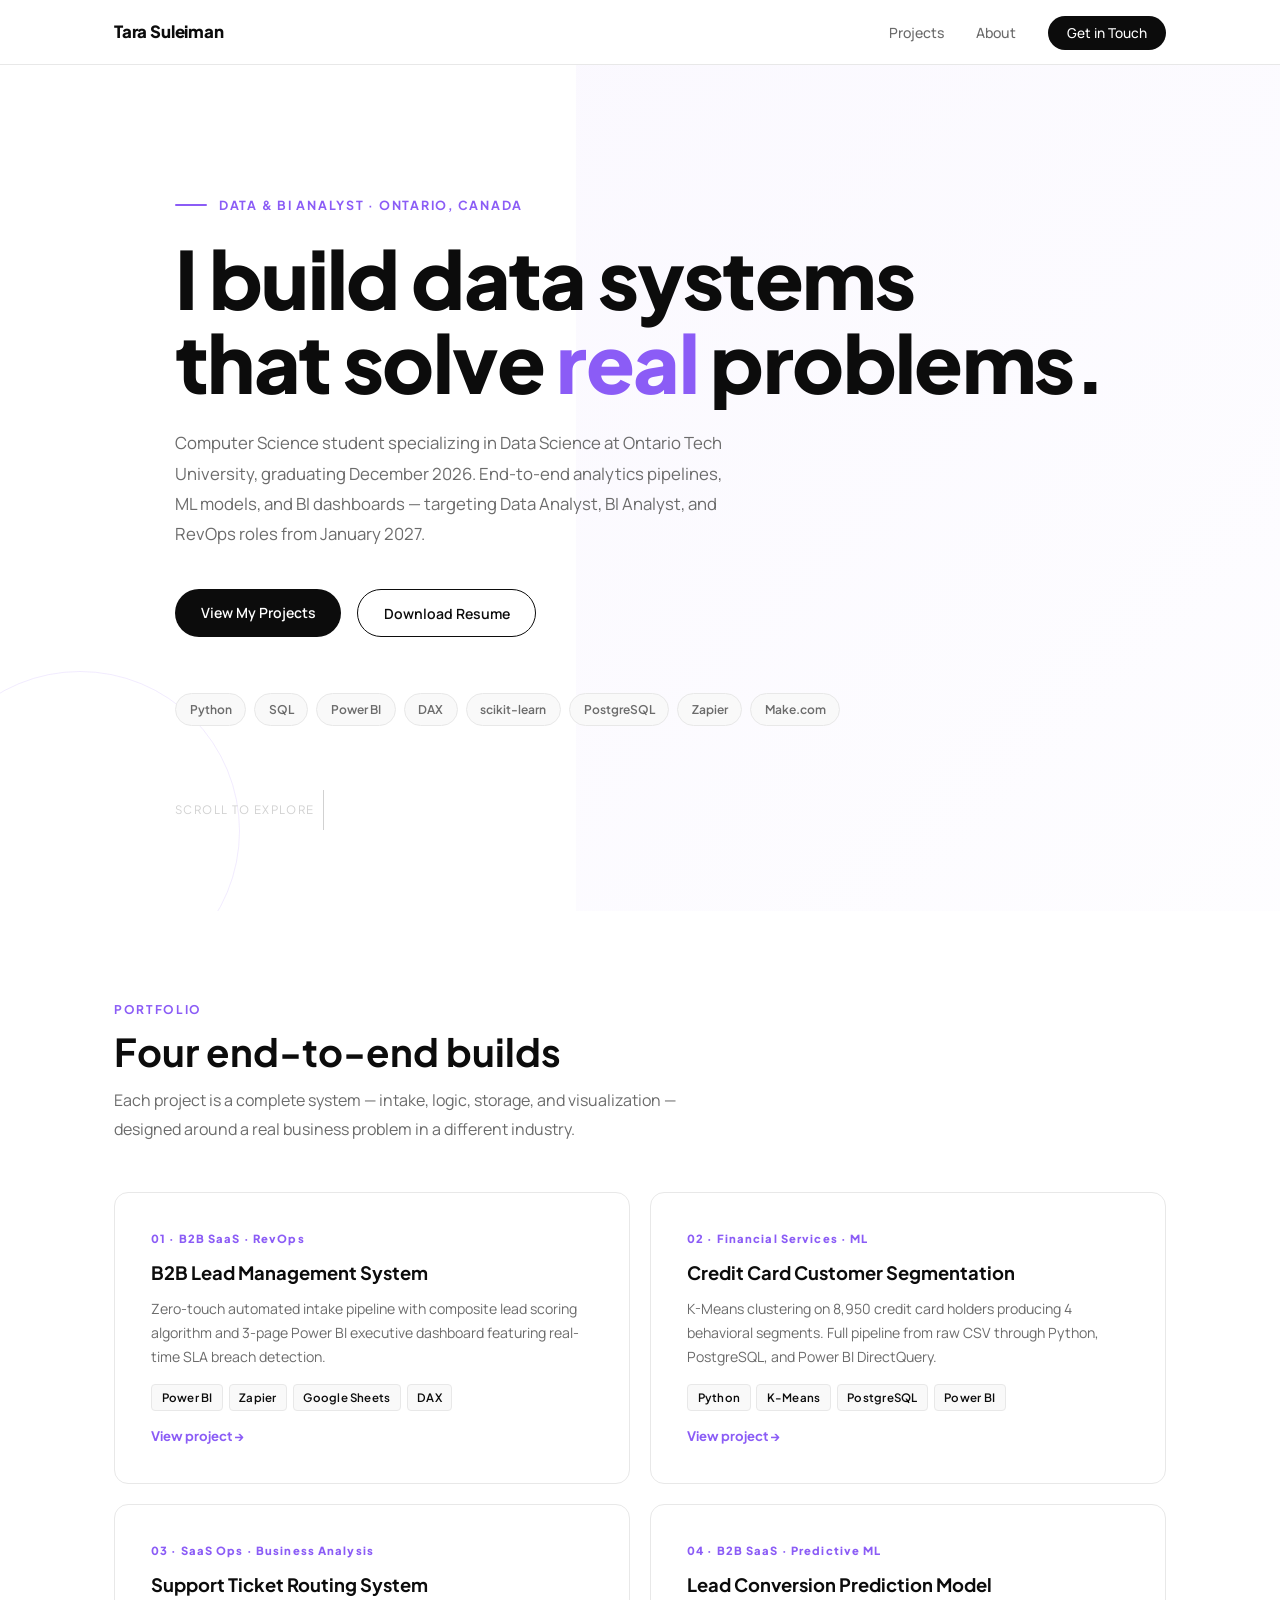
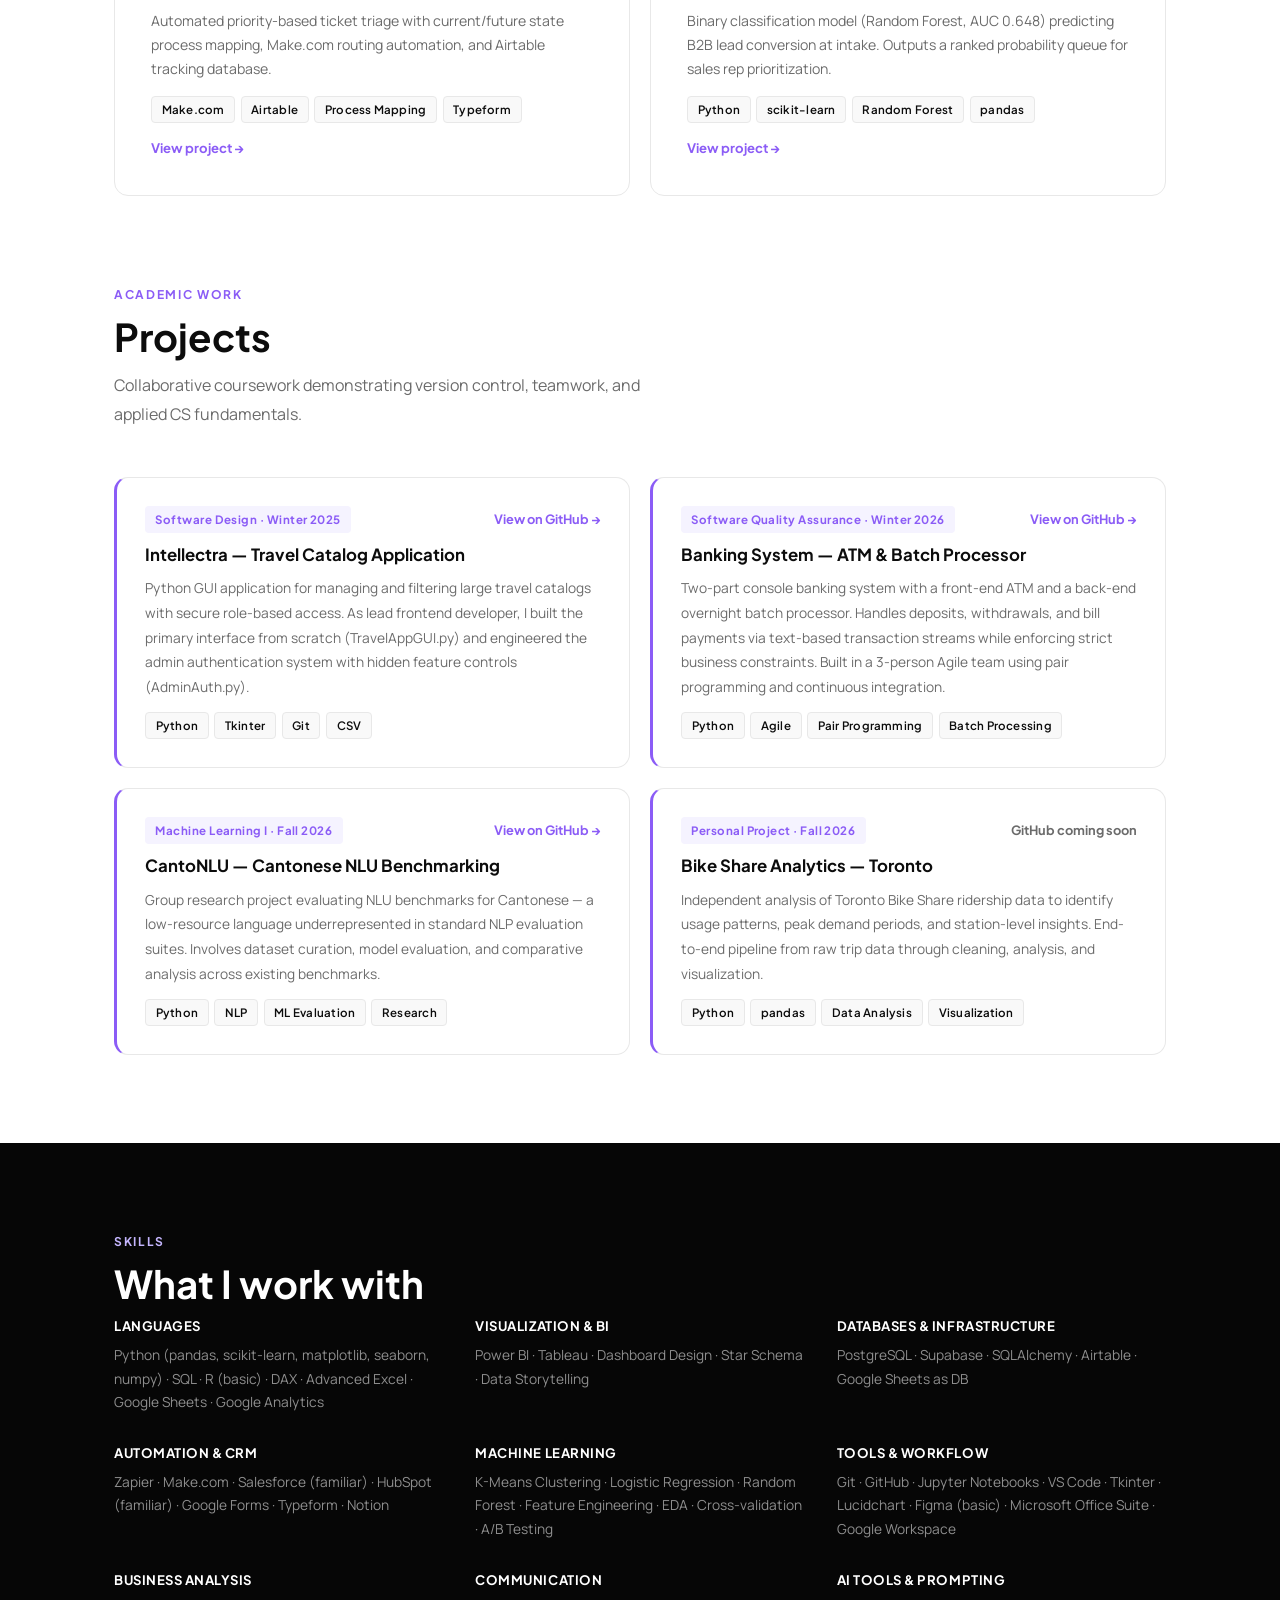
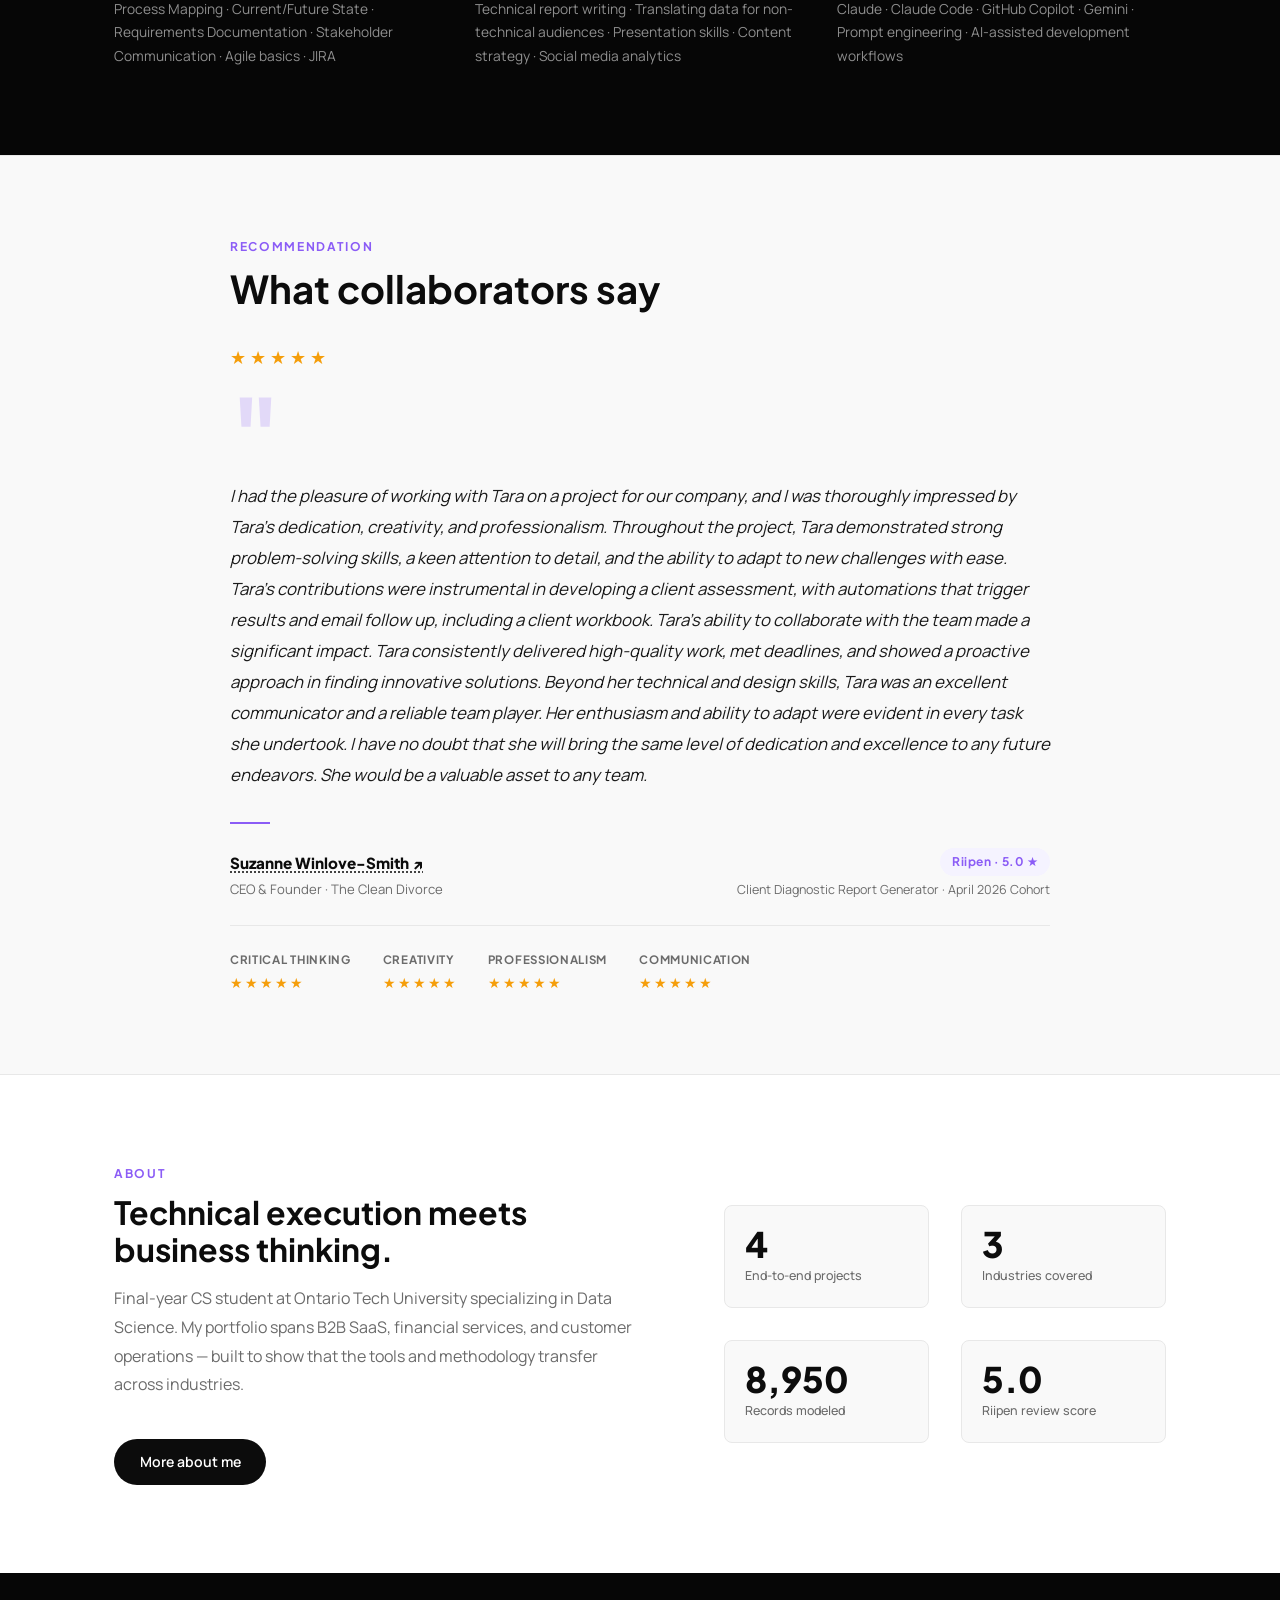
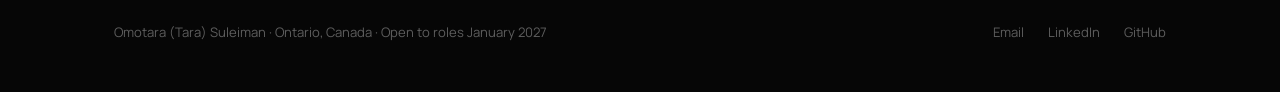
==== commit 3f8bd57a: "Editted project title and added GitHub link for Bike Share Analytics project" ====
--- a/index.html
+++ b/index.html
@@ -104,10 +104,10 @@
   <section class="section" style="padding-top:0;">
     <div class="container">
       <p class="section-eyebrow">Academic Work</p>
-      <h2 class="section-title">Group Projects</h2>
+      <h2 class="section-title">Projects</h2>
       <p class="section-sub">Collaborative coursework demonstrating version control, teamwork, and applied CS
         fundamentals.</p>
-      <div class="school-grid">
+      <div class="school-grid" style="grid-template-columns: repeat(2, 1fr);">
         <div class="school-card">
           <div class="school-card-top">
             <span class="school-badge">Software Design · Winter 2025</span>
@@ -133,6 +133,32 @@
           <div class="project-tags"><span>Python</span><span>Agile</span><span>Pair Programming</span><span>Batch
               Processing</span></div>
         </div>
+        <div class="school-card">
+          <div class="school-card-top">
+            <span class="school-badge">Machine Learning I · Fall 2026</span>
+            <a href="https://github.com/babytara/csci3052u-cantonlu/" class="school-github" target="_blank">View on
+              GitHub
+              →</a>
+          </div>
+          <h3>CantoNLU — Cantonese NLU Benchmarking</h3>
+          <p>Group research project evaluating NLU benchmarks for Cantonese — a low-resource language underrepresented
+            in standard NLP evaluation suites. Involves dataset curation, model evaluation, and comparative analysis
+            across existing benchmarks.</p>
+          <div class="project-tags"><span>Python</span><span>NLP</span><span>ML Evaluation</span><span>Research</span>
+          </div>
+        </div>
+        <div class="school-card">
+          <div class="school-card-top">
+            <span class="school-badge">Personal Project · Fall 2026</span>
+            <span class="school-github" style="color:var(--grey);font-size:0.8rem;">GitHub coming soon</span>
+          </div>
+          <h3>Bike Share Analytics — Toronto</h3>
+          <p>Independent analysis of Toronto Bike Share ridership data to identify usage patterns, peak demand periods,
+            and station-level insights. End-to-end pipeline from raw trip data through cleaning, analysis, and
+            visualization.</p>
+          <div class="project-tags"><span>Python</span><span>pandas</span><span>Data
+              Analysis</span><span>Visualization</span></div>
+        </div>
       </div>
     </div>
   </section>
@@ -145,11 +171,11 @@
         <div class="skill-group">
           <h4>Languages</h4>
           <p>Python (pandas, scikit-learn, matplotlib, seaborn, numpy) · SQL · R (basic) · DAX · Advanced Excel · Google
-            Sheets</p>
+            Sheets · Google Analytics</p>
         </div>
         <div class="skill-group">
           <h4>Visualization & BI</h4>
-          <p>Power BI · Tableau (learning) · Dashboard Design · Star Schema · Data Storytelling</p>
+          <p>Power BI · Tableau · Dashboard Design · Star Schema · Data Storytelling</p>
         </div>
         <div class="skill-group">
           <h4>Databases & Infrastructure</h4>
@@ -179,6 +205,10 @@
           <h4>Communication</h4>
           <p>Technical report writing · Translating data for non-technical audiences · Presentation skills · Content
             strategy · Social media analytics</p>
+        </div>
+        <div class="skill-group">
+          <h4>AI Tools & Prompting</h4>
+          <p>Claude · Claude Code · GitHub Copilot · Gemini · Prompt engineering · AI-assisted development workflows</p>
         </div>
       </div>
     </div>
@@ -266,7 +296,7 @@
       <div class="footer-links">
         <a href="mailto:omotara.suleiman@gmail.com">Email</a>
         <a href="https://linkedin.com/in/omotarasuleiman" target="_blank">LinkedIn</a>
-        <a href="https://github.com/babytaraa" target="_blank">GitHub</a>
+        <a href="https://github.com/babytara" target="_blank">GitHub</a>
       </div>
     </div>
   </footer>
